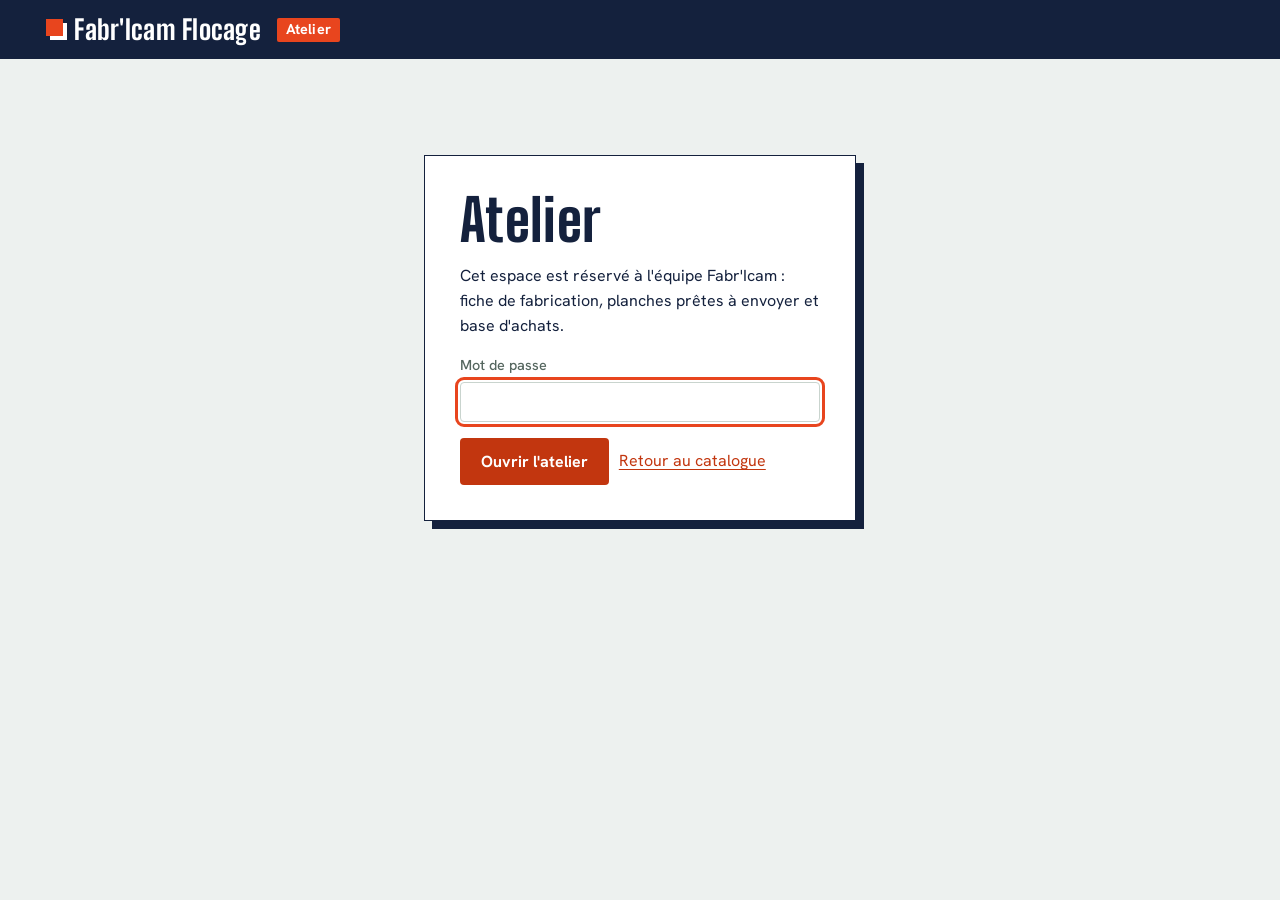
==== atelier.html @ 2eb4c82b "Version 3.3.0 : page atelier (fiche de fabrication, planches PNG, base d'achats) Nouvelle page ateli" ====
<!doctype html>
<html lang="fr">
<head>
  <meta charset="utf-8">
  <meta name="viewport" content="width=device-width, initial-scale=1">
  <title>Atelier – Fabr'Icam Flocage</title>
  <meta name="robots" content="noindex, nofollow">
  <meta name="description" content="Espace atelier de Fabr'Icam : fiche de fabrication, planches prêtes à envoyer, base d'achats.">
  <link rel="preconnect" href="https://fonts.googleapis.com">
  <link rel="preconnect" href="https://fonts.gstatic.com" crossorigin>
  <link rel="stylesheet" href="https://fonts.googleapis.com/css2?family=Big+Shoulders+Display:wght@400;700;800&family=Hanken+Grotesk:wght@400;500;600;700&family=Bebas+Neue&family=Anton&family=Oswald:wght@400;600&family=Teko:wght@500&family=Staatliches&family=Russo+One&family=Black+Ops+One&family=Archivo+Black&family=Alfa+Slab+One&family=Bungee&family=Righteous&family=Montserrat:wght@700&family=Permanent+Marker&family=Pacifico&family=Lobster&family=Press+Start+2P&display=swap">
  <link rel="stylesheet" href="css/style.css">
  <link rel="stylesheet" href="css/atelier.css">
</head>
<body class="at">
  <a class="skip" href="#app">Aller au contenu</a>

  <header class="site-header at-header">
    <a class="brand" href="atelier.html"><span class="mark" aria-hidden="true"></span><span id="brand-name">Fabr'Icam Flocage</span><span class="at-badge">Atelier</span></a>
    <div class="at-tools" id="at-tools" hidden>
      <a class="btn btn-quiet" href="index.html">Site client</a>
      <button type="button" class="btn btn-quiet" id="at-lock">Verrouiller</button>
    </div>
  </header>
  <nav class="at-rail" id="at-nav" aria-label="Sections de l'atelier" hidden></nav>

  <main id="app" tabindex="-1"></main>

  <div id="toast" class="toast" role="status" aria-live="polite"></div>
  <noscript><p style="padding:2rem">Cette page a besoin de JavaScript pour fonctionner.</p></noscript>

  <script>window.ATELIER_PAGE = true;</script>
  <script src="js/prix.js"></script>
  <script src="js/data.js"></script>
  <script src="js/engine.js"></script>
  <script src="js/preview.js"></script>
  <script src="js/fichiers.js"></script>
  <script src="js/app.js"></script>
  <script src="js/atelier.js"></script>
  <script src="js/atelier-impression.js"></script>
</body>
</html>
---- css/style.css ----
/* Fabr'Icam Flocage
   Palette : film DTF (fond), encre bleu nuit, rouge de la presse chaude, vert du tapis de coupe. */
:root {
  --film: #edf1ef;
  --paper: #ffffff;
  --ink: #14213d;
  --muted: #55665f;
  --line: #c9d4ce;
  --grid: #c4d0ca;
  --heat: #e8451e;
  --heat-strong: #c2360f;
  --mat: #1f6b57;
  --warn-bg: #fff3e0;
  --warn-ink: #6b4200;
  --warn-bar: #d98e04;
  --err-bg: #fdecea;
  --err-ink: #7f1d1d;
  --err-bar: #c62828;
  --display: "Big Shoulders Display", "Arial Narrow", Impact, sans-serif;
  --body: "Hanken Grotesk", system-ui, -apple-system, "Segoe UI", sans-serif;
  --r: 4px;
}

*, *::before, *::after { box-sizing: border-box; }
[hidden] { display: none !important; }
html { -webkit-text-size-adjust: 100%; }
body {
  margin: 0; background: var(--film); color: var(--ink);
  font: 400 1rem/1.55 var(--body);
  accent-color: var(--heat-strong);
}
img, svg { max-width: 100%; }
a { color: var(--heat-strong); text-underline-offset: .18em; }
a:hover { color: var(--ink); }
:focus-visible { outline: 3px solid var(--heat); outline-offset: 2px; border-radius: 2px; }
.sr { position: absolute; width: 1px; height: 1px; overflow: hidden; clip: rect(0 0 0 0); white-space: nowrap; }
.skip { position: absolute; left: .5rem; top: -4rem; background: var(--ink); color: #fff; padding: .6rem 1rem; z-index: 50; }
.skip:focus { top: .5rem; }
.muted { color: var(--muted); }

h1, h2, h3, h4 { font-family: var(--display); font-weight: 800; line-height: .98; margin: 0; letter-spacing: .005em; }
h1 { font-size: clamp(3rem, 7.2vw, 5.6rem); }
h2 { font-size: clamp(1.9rem, 3.2vw, 2.5rem); }
h3 { font-size: 2.1rem; }
h4 { font-size: 1.25rem; font-weight: 700; }
p { margin: 0 0 1rem; }

/* ---------- bandeau du haut ---------- */
.top-note { background: var(--ink); color: #fff; padding: .6rem clamp(1rem, 4vw, 3rem); text-align: center; font-size: .95rem; }
.top-note p { margin: 0; }
.top-note a { color: #fff; font-weight: 700; white-space: nowrap; }
.top-note a:hover { color: #ffd2c5; }

/* ---------- en-tête / pied ---------- */
.site-header { display: flex; align-items: center; justify-content: space-between; gap: 1rem; padding: 1rem clamp(1rem, 4vw, 3rem); border-bottom: 1px solid var(--line); background: var(--paper); }
.brand { display: inline-flex; align-items: center; gap: .6rem; text-decoration: none; color: var(--ink); font: 800 1.7rem/1 var(--display); letter-spacing: .01em; }
.brand .mark { width: 1.05rem; height: 1.05rem; background: var(--heat); display: inline-block; box-shadow: 4px 4px 0 var(--ink); transform: translate(-2px, -2px); }
.nav { display: flex; gap: .4rem; }
.nav a { text-decoration: none; color: var(--ink); padding: .45rem .8rem; border-radius: var(--r); font-weight: 600; }
.nav a:hover { background: var(--film); }
.nav a.on { background: var(--ink); color: #fff; }

main { display: block; padding: 0 clamp(1rem, 4vw, 3rem) 4rem; max-width: 1280px; margin: 0 auto; outline: none; }
.site-footer { border-top: 1px solid var(--line); background: var(--paper); padding: 1.5rem clamp(1rem, 4vw, 3rem); display: flex; flex-wrap: wrap; justify-content: space-between; gap: .5rem 2rem; color: var(--muted); font-size: .92rem; }
.site-footer p { margin: 0; }

/* ---------- boutons et champs ---------- */
.btn { display: inline-block; font: 700 1rem/1.2 var(--body); padding: .8rem 1.25rem; border-radius: var(--r); border: 1px solid transparent; cursor: pointer; text-decoration: none; text-align: center; }
.btn-primary { background: var(--heat-strong); color: #fff; }
.btn-primary:hover { background: var(--ink); color: #fff; }
.btn-quiet { background: var(--paper); color: var(--ink); border-color: var(--line); padding: .6rem .95rem; font-weight: 600; }
.btn-quiet:hover { border-color: var(--ink); color: var(--ink); }
.linkbtn { background: none; border: 0; padding: 0; font: inherit; color: var(--heat-strong); text-decoration: underline; cursor: pointer; text-underline-offset: .18em; }
.linkbtn:hover { color: var(--ink); }
.ico { width: 2rem; height: 2rem; border: 1px solid var(--line); background: var(--paper); border-radius: var(--r); font: 700 1.1rem/1 var(--body); cursor: pointer; color: var(--ink); }
.ico:hover { border-color: var(--ink); }
.filebtn { display: inline-block; position: relative; overflow: hidden; background: var(--paper); border: 1px solid var(--ink); border-radius: var(--r); padding: .55rem .9rem; font-weight: 600; cursor: pointer; }
.filebtn:hover { background: var(--ink); color: #fff; }
.filebtn input { position: absolute; inset: 0; opacity: 0; cursor: pointer; font-size: 0; }
.filebtn:focus-within { outline: 3px solid var(--heat); outline-offset: 2px; }

input[type="text"], input[type="email"], input[type="tel"], input[type="date"], input[type="number"], select, textarea {
  font: 400 1rem/1.3 var(--body); color: var(--ink); background: var(--paper);
  border: 1px solid var(--line); border-radius: var(--r); padding: .55rem .65rem; width: 100%; min-width: 0;
}
input[type="color"] { width: 3rem; height: 2.4rem; padding: 2px; border: 1px solid var(--line); border-radius: var(--r); background: var(--paper); cursor: pointer; }
textarea { resize: vertical; }
select { cursor: pointer; }
label { display: grid; gap: .3rem; font-size: .9rem; color: var(--muted); font-weight: 500; }
label.chk, label.radio { display: flex; align-items: flex-start; gap: .55rem; color: var(--ink); font-size: 1rem; font-weight: 500; cursor: pointer; }
label.chk input, label.radio input { margin-top: .28rem; width: 1.05rem; height: 1.05rem; flex: none; }
.hint { font-size: .9rem; color: var(--muted); margin: .5rem 0 0; }
.toolbar { display: flex; flex-wrap: wrap; gap: .6rem; align-items: center; margin-top: 1rem; }

/* ---------- vitrine ---------- */
.hero { display: grid; grid-template-columns: minmax(0, 1fr) minmax(0, 1.15fr); gap: clamp(1.5rem, 4vw, 4rem); align-items: center; padding: clamp(2rem, 6vw, 4.5rem) 0 clamp(2.5rem, 5vw, 4rem); }
.hero-text .lead { font-size: 1.2rem; max-width: 34rem; margin: 1.4rem 0 1.8rem; }
.hero-art { display: grid; grid-template-columns: 1fr 1fr; gap: 0; border: 1px solid var(--ink); background: var(--paper); box-shadow: 8px 8px 0 var(--ink); }
.hero-art .tile + .tile { border-left: 1px solid var(--ink); }
.hero-art svg { display: block; width: 100%; height: auto; }

.block { padding: clamp(2rem, 4vw, 3.5rem) 0 0; }
.block > h2 { margin-bottom: 1.5rem; }

.catalogue { display: grid; grid-template-columns: repeat(2, minmax(0, 1fr)); gap: clamp(1rem, 2vw, 1.6rem); }
.produit { display: flex; flex-direction: column; gap: 1.1rem; background: var(--paper); border: 1px solid var(--line); border-radius: 6px; padding: clamp(1rem, 2vw, 1.5rem); }
/* filtres du catalogue */
.filtres { display: flex; flex-wrap: wrap; gap: .6rem 2rem; margin: 0 0 .6rem; }
.f-group { display: flex; flex-wrap: wrap; align-items: center; gap: .4rem; }
.f-label { font-weight: 700; margin-right: .2rem; }
.chip { font: 600 .95rem/1 var(--body); padding: .5rem .85rem; border: 1px solid var(--ink); border-radius: var(--r); background: var(--paper); color: var(--ink); cursor: pointer; }
.chip:hover { background: var(--film); }
.chip[aria-pressed="true"] { background: var(--ink); color: #fff; }
.f-count { color: var(--muted); margin: 0 0 1.2rem; min-height: 1.55em; }
.tags { list-style: none; display: flex; flex-wrap: wrap; gap: .3rem; margin: 0 0 .6rem; padding: 0; }
.tags li { font-size: .82rem; line-height: 1; padding: .3rem .5rem; border: 1px solid var(--line); border-radius: 2px; color: var(--muted); background: var(--film); }
.tags li.mp { color: var(--warn-ink); background: var(--warn-bg); border-color: var(--warn-bar); font-weight: 600; }
.note-vendeur { border-left: 3px solid var(--warn-bar); padding-left: .7rem; color: var(--warn-ink); }
.p-photo { position: relative; background: #f7f9f8; border: 1px solid var(--line); border-radius: var(--r); display: grid; place-items: center; min-height: 230px; overflow: hidden; }
.p-photo.duo { grid-template-columns: 1fr 1fr; align-items: center; }
.p-photo .cell { position: relative; display: grid; place-items: center; min-width: 0; }
.p-photo.duo .cell + .cell { border-left: 1px solid var(--line); }
.p-photo.duo[data-n="3"] { grid-template-columns: repeat(3, 1fr); }
.p-photo.duo[data-n="4"] .cell:nth-child(n+3) { border-top: 1px solid var(--line); }
.p-photo.duo[data-n="4"] .cell:nth-child(3) { border-left: 0; }
.p-media { min-width: 0; }
.p-thumbs { display: flex; flex-wrap: wrap; gap: .35rem; margin-top: .5rem; }
.p-thumbs button { width: 46px; height: 46px; padding: 0; border: 1px solid var(--line); border-radius: var(--r); background: #f7f9f8; cursor: pointer; overflow: hidden; }
.p-thumbs button[aria-pressed="true"] { border-color: var(--ink); box-shadow: inset 0 0 0 1px var(--ink); }
.p-thumbs img { width: 100%; height: 100%; object-fit: cover; display: block; }
.p-info { display: flex; flex-direction: column; flex: 1; }
.p-info .btn { margin-top: auto; align-self: flex-start; }
.p-info .note { margin-bottom: 1.1rem; }
.p-photo img { width: 100%; height: 100%; max-height: 300px; object-fit: contain; display: block; cursor: zoom-in; }
.p-zoom { position: absolute; top: .5rem; right: .5rem; width: 38px; height: 38px; display: grid; place-items: center; padding: 0; border: 1px solid var(--ink); border-radius: var(--r); background: var(--paper); color: var(--ink); cursor: pointer; }
.p-zoom:hover { background: var(--ink); color: #fff; }
.p-photo svg { width: 100%; height: auto; display: block; }
.p-meta { color: var(--muted); margin: .4rem 0 .8rem; }
.swatches { list-style: none; display: flex; flex-wrap: wrap; gap: .3rem 1.1rem; margin: 0 0 .5rem; padding: 0; }
.swatches li { display: inline-flex; align-items: center; gap: .45rem; flex-wrap: wrap; }
.sw { width: .95rem; height: .95rem; border-radius: 50%; border: 1px solid rgba(20, 33, 61, .35); display: inline-block; flex: none; }
.p-info h4 { margin: 1.2rem 0 .5rem; }
.prices { display: grid; grid-template-columns: repeat(5, minmax(0, 1fr)); margin: 0; border: 1px solid var(--ink); border-radius: var(--r); overflow: hidden; }
.pc { padding: .7rem .6rem .75rem; border-left: 1px solid var(--line); }
.pc:first-child { border-left: 0; }
.pc dt { font-size: .85rem; color: var(--muted); }
.pc dd { margin: .1rem 0 0; font: 800 clamp(1.3rem, 1.9vw, 1.7rem)/1 var(--display); font-variant-numeric: tabular-nums; white-space: nowrap; }
.note { font-size: .9rem; color: var(--muted); margin: .8rem 0 1.2rem; max-width: 36rem; }

.seq { list-style: none; counter-reset: s; display: grid; grid-template-columns: repeat(4, 1fr); gap: 1.5rem; padding: 0; margin: 0; }
.seq li { counter-increment: s; border-top: 3px solid var(--ink); padding-top: .8rem; }
.seq li::before { content: counter(s); display: block; font: 800 3rem/1 var(--display); color: var(--heat); margin-bottom: .3rem; }
.seq b { display: block; font-size: 1.05rem; }
.facts dl { display: grid; grid-template-columns: repeat(3, 1fr); gap: 1.5rem; margin: 0; }
.facts dt { font: 800 1.5rem/1 var(--display); margin-bottom: .4rem; }
.facts dd { margin: 0; color: var(--muted); }

/* ---------- configurateur ---------- */
.cfg-head { padding: 1.6rem 0 1.2rem; display: flex; flex-wrap: wrap; align-items: baseline; gap: .6rem 1.5rem; }
.cfg-head h1 { font-size: clamp(2.2rem, 4.5vw, 3.2rem); }
.back { font-weight: 600; }
.cfg-grid { display: grid; grid-template-columns: minmax(0, 1fr) minmax(340px, 440px); gap: clamp(1.5rem, 3vw, 3rem); align-items: start; }
.step { border-top: 3px solid var(--ink); padding: 1rem 0 2.2rem; }
.step h2 { display: flex; align-items: center; gap: .7rem; margin-bottom: 1.2rem; }
.step .n { display: inline-grid; place-items: center; width: 2.4rem; height: 2.4rem; background: var(--heat-strong); color: #fff; font: 800 1.5rem/1 var(--display); border-radius: 50%; }

.tablewrap { overflow-x: auto; border: 1px solid var(--line); border-radius: var(--r); background: var(--paper); }
.pieces { width: 100%; border-collapse: collapse; font-size: .95rem; }
.pieces th { text-align: left; font-weight: 600; font-size: .85rem; color: var(--muted); padding: .5rem .5rem; border-bottom: 1px solid var(--line); white-space: nowrap; }
.pieces td { padding: .35rem .5rem; border-bottom: 1px solid #e6ece9; vertical-align: middle; }
.pieces tr:last-child td { border-bottom: 0; }
.pieces .idx { width: 2rem; text-align: center; color: var(--muted); font-variant-numeric: tabular-nums; }
.pieces .col-prenom, .pieces .col-numero { display: none; }
.pieces.has-prenom .col-prenom, .pieces.has-numero .col-numero { display: table-cell; }
.pieces .col-couleur { white-space: nowrap; }
.pieces .col-couleur .sw { margin-right: .45rem; vertical-align: middle; }
.pieces .col-couleur select { width: calc(100% - 1.6rem); }
.pieces .col-numero input { width: 4.5rem; }
.pieces .act { white-space: nowrap; text-align: right; }
.pieces .act .ico + .ico { margin-left: .3rem; }
.addn { display: inline-flex; align-items: center; gap: .4rem; }
.addn input { width: 4.2rem; }
.pastebox { margin-top: 1rem; display: grid; gap: .6rem; max-width: 36rem; }

.emp { border: 1px solid var(--line); border-radius: 6px; background: var(--paper); margin: 0 0 .8rem; padding: .8rem 1rem; min-inline-size: 0; }
.emp.on { border-color: var(--ink); border-left: 5px solid var(--heat); }
.emp-head { display: flex; align-items: center; gap: .7rem; cursor: pointer; }
.emp-head input { width: 1.2rem; height: 1.2rem; }
.emp-name { font: 800 1.45rem/1 var(--display); color: var(--ink); }
.emp-body { display: grid; gap: 1.1rem; margin-top: 1rem; padding-top: 1rem; border-top: 1px solid var(--line); }
.grp { display: grid; gap: .7rem; }
.up { display: flex; flex-wrap: wrap; align-items: center; gap: .6rem .9rem; }
.fname { font-size: .9rem; word-break: break-all; }
.row2 { display: grid; grid-template-columns: 1fr 1fr; gap: .8rem; align-items: end; }
.txt { display: grid; gap: .6rem; }
.txt-opts { display: grid; grid-template-columns: minmax(0, 1.4fr) minmax(0, 1fr) auto; gap: .7rem; align-items: end; padding: .2rem 0 .3rem 1.6rem; }
.unit { display: flex; align-items: center; gap: .4rem; color: var(--ink); }
.unit input { width: 5rem; }

.radio { padding: .6rem .8rem; border: 1px solid var(--line); border-radius: var(--r); background: var(--paper); margin-bottom: .6rem; }
.radio:has(input:checked) { border-color: var(--ink); }
.radio.off { opacity: .55; cursor: not-allowed; }
.radio b { display: block; }
.radio span { font-size: .95rem; color: var(--muted); }
.radio b { color: var(--ink); }

.form2 { display: grid; grid-template-columns: 1fr 1fr; gap: .9rem; margin-bottom: .9rem; }
.send { list-style: none; margin: 1.3rem 0 .8rem; padding: 0; display: grid; gap: .9rem; }
.send li { display: flex; flex-wrap: wrap; align-items: center; gap: .5rem .9rem; }
.send .hint { margin: 0; }
.issues { margin-top: .8rem; }

.warn, .err { list-style: none; margin: .8rem 0 0; padding: .7rem .9rem; border-radius: var(--r); font-size: .92rem; border-left: 4px solid var(--warn-bar); background: var(--warn-bg); color: var(--warn-ink); }
.err { border-left-color: var(--err-bar); background: var(--err-bg); color: var(--err-ink); }
.warn li + li, .err li + li { margin-top: .35rem; }

/* ---------- panneau de droite ---------- */
.cfg-side { position: sticky; top: 1rem; display: grid; gap: 1rem; }
.pv-card { background: var(--paper); border: 1px solid var(--ink); border-radius: var(--r); overflow: hidden; }
.pv-bar { display: flex; flex-wrap: wrap; justify-content: space-between; align-items: center; gap: .6rem; padding: .6rem .8rem; border-bottom: 1px solid var(--line); }
.seg { display: inline-flex; border: 1px solid var(--ink); border-radius: var(--r); overflow: hidden; }
.seg button { font: 600 .95rem/1 var(--body); padding: .5rem .9rem; border: 0; background: var(--paper); color: var(--ink); cursor: pointer; }
.seg button + button { border-left: 1px solid var(--ink); }
.seg button[aria-pressed="true"] { background: var(--ink); color: #fff; }
.pv-piece { display: flex; align-items: center; gap: .5rem; font-size: .9rem; }
.pv-piece select { width: auto; max-width: 14rem; padding: .4rem .5rem; }
#pv svg { display: block; width: 100%; height: auto; }
/* aperçu sur photo : le calque transparent se superpose à la photo carrée */
.pv-photo { position: relative; aspect-ratio: 1 / 1; background: #f7f9f8; }
.pv-photo img { display: block; width: 100%; height: 100%; object-fit: cover; }
#pv .pv-photo svg { position: absolute; inset: 0; width: 100%; height: 100%; }
.pv-note { margin: 0; padding: .6rem .8rem; border-top: 1px solid var(--line); font-size: .88rem; color: var(--muted); }
.pv-bar { row-gap: .5rem; }
.seg button.is-off { opacity: .55; }

.total { background: var(--ink); color: #fff; border-radius: var(--r); padding: 1.1rem 1.3rem 1.2rem; }
.t-main { display: flex; align-items: baseline; flex-wrap: wrap; gap: .3rem .9rem; }
.t-big { font: 800 clamp(3.2rem, 6vw, 4.6rem)/.9 var(--display); font-variant-numeric: tabular-nums; }
.t-unit { color: #cdd6e4; }
.t-sub { margin: .7rem 0 .3rem; font-size: 1.1rem; }
.t-note { margin: 0; font-size: .85rem; color: #aab6cc; }
.total .empty { margin: 0; color: #cdd6e4; }
.total .warn { background: #fff3e0; margin-top: .9rem; }

.toast { position: fixed; left: 50%; bottom: 1.2rem; transform: translateX(-50%); background: var(--ink); color: #fff; padding: .75rem 1.1rem; border-radius: var(--r); max-width: min(92vw, 34rem); font-size: .95rem; opacity: 0; pointer-events: none; transition: opacity .2s; z-index: 40; }
.toast.on { opacity: 1; }

/* ---------- petits écrans ---------- */
@media (max-width: 960px) {
  .hero { grid-template-columns: 1fr; }
  .catalogue { grid-template-columns: 1fr; }
  .cfg-grid { grid-template-columns: 1fr; }
  .cfg-side { position: static; order: -1; }
  .seq { grid-template-columns: 1fr 1fr; }
  .facts dl { grid-template-columns: 1fr; }
}
@media (max-width: 560px) {
  .prices { grid-template-columns: repeat(2, 1fr); }
  .pc:nth-child(odd) { border-left: 0; }
  .pc:nth-child(n+3) { border-top: 1px solid var(--line); }
  .form2, .row2 { grid-template-columns: 1fr; }
  .txt-opts { grid-template-columns: 1fr 1fr; padding-left: 0; }
  .seq { grid-template-columns: 1fr; }
  .site-header { flex-wrap: wrap; }
  .lb-stage { grid-template-columns: 1fr 1fr; }
  .lb-fig { grid-column: 1 / -1; order: -1; }
  .lb-nav[data-lb="next"] { justify-self: end; }
}
@media (prefers-reduced-motion: reduce) {
  * { scroll-behavior: auto !important; transition: none !important; }
}
@media print {
  .top-note, .filtres, .f-count, .p-zoom, .lightbox, .site-header, .site-footer, .cfg-head, .toast, .skip { display: none !important; }
  body { background: #fff; }
}

/* ---------- pack, total par produit, divers ---------- */
.pk { display: inline-block; font-size: .72rem; font-weight: 700; line-height: 1; padding: .22rem .4rem; border-radius: 3px; background: var(--mat); color: #fff; margin-right: .35rem; vertical-align: .1em; }
.pieces tr.inpack td { background: #f1f7f4; }
.pieces tr.inpack .idx { box-shadow: inset 3px 0 0 var(--mat); }
.pieces .col-modele { white-space: nowrap; }
.toolbar select { max-width: 15rem; }
.emp-for { margin: .1rem 0 .4rem; }
.t-lines { list-style: none; margin: .8rem 0 .5rem; padding: 0; }
.t-lines li { display: flex; justify-content: space-between; gap: 1rem; padding: .3rem 0; border-top: 1px solid rgba(255, 255, 255, .18); font-size: 1.02rem; font-variant-numeric: tabular-nums; }
.t-lines li:first-child { border-top: 0; }
.t-lines .rem { color: #9fe3cc; }
.seg button:disabled { opacity: .4; cursor: not-allowed; }

/* ---------- visionneuse de photos ---------- */
.lightbox { padding: 0; border: 1px solid var(--ink); border-radius: var(--r); background: var(--paper); color: var(--ink); width: min(96vw, 860px); max-height: 96vh; overflow: auto; }
.lightbox::backdrop { background: rgba(20, 33, 61, .75); }
.lb-top { display: flex; align-items: center; gap: .8rem; padding: .5rem .5rem .5rem .9rem; border-bottom: 1px solid var(--line); }
.lb-title { margin: 0; flex: 1; min-width: 0; font-weight: 700; }
.lb-count { margin: 0; color: var(--muted); font-variant-numeric: tabular-nums; }
.lb-close, .lb-nav { font: 400 1.9rem/1 var(--body); width: 42px; height: 42px; display: grid; place-items: center; padding: 0 0 .15rem; border: 1px solid var(--ink); border-radius: var(--r); background: var(--paper); color: var(--ink); cursor: pointer; }
.lb-close:hover, .lb-nav:hover { background: var(--ink); color: #fff; }
.lb-stage { display: grid; grid-template-columns: auto minmax(0, 1fr) auto; align-items: center; gap: .5rem; padding: .7rem; }
.lb-fig { margin: 0; display: grid; place-items: center; min-height: 40vh; background: #f7f9f8; }
.lb-fig img { display: block; max-width: 100%; max-height: min(78vh, 760px); width: auto; height: auto; object-fit: contain; }
.lb-err { margin: 0; padding: 1rem; color: var(--muted); text-align: center; }
.pv-card svg { display: block; }

/* ---------- tableau des pièces : colonnes lisibles, défilement horizontal si l'écran est étroit ---------- */
.cfg-main, .cfg-side { min-width: 0; }
.pieces select { min-width: 4.2rem; }
.pieces .col-modele select { min-width: 7rem; }
.pieces .col-couleur select { min-width: 5.8rem; }
.pieces .col-prenom input { width: 100%; min-width: 6.5rem; }
---- css/atelier.css ----
/* Atelier Fabr'Icam : même palette et mêmes polices que le site client (css/style.css), mise en page pensée pour l'écran de l'atelier et l'impression. */

.at main { max-width: 1480px; }
.at input[type="search"], .at input[type="password"] {
  font: 400 1rem/1.3 var(--body); color: var(--ink); background: var(--paper);
  border: 1px solid var(--line); border-radius: var(--r); padding: .55rem .65rem; width: 100%; min-width: 0;
}

/* ---------- en-tête et onglets ---------- */
.at-header { background: var(--ink); border-bottom: 0; }
.at-header .brand { color: #fff; }
.at-header .brand .mark { box-shadow: 4px 4px 0 #fff; }
.at-badge { margin-left: .4rem; background: var(--heat); color: #fff; font: 700 .9rem/1 var(--body); padding: .3rem .55rem; border-radius: 2px; letter-spacing: .01em; }
.at-tools { display: flex; gap: .5rem; flex-wrap: wrap; }
.at-rail { position: sticky; top: 0; z-index: 20; display: flex; gap: .2rem; overflow-x: auto; background: var(--paper); border-bottom: 1px solid var(--ink); padding: 0 clamp(1rem, 4vw, 3rem); }
.at-rail a { flex: none; padding: .95rem 1.1rem .8rem; color: var(--ink); text-decoration: none; font-weight: 700; border-bottom: 4px solid transparent; }
.at-rail a:hover { background: var(--film); }
.at-rail a.on { border-bottom-color: var(--heat); }
.cnt { display: inline-block; min-width: 1.5rem; text-align: center; margin-left: .25rem; padding: .1rem .4rem; border-radius: 99px; background: var(--ink); color: #fff; font-size: .8rem; font-variant-numeric: tabular-nums; }

/* ---------- porte ---------- */
.gate { min-height: 62vh; display: grid; place-items: center; padding: 3rem 0; }
.gate-card { width: min(100%, 27rem); background: var(--paper); border: 1px solid var(--ink); box-shadow: 8px 8px 0 var(--ink); padding: clamp(1.4rem, 4vw, 2.2rem); display: grid; gap: 1rem; }
.gate-card h1 { font-size: 3.6rem; }
.gate-card p { margin: 0; }
.gate-err { color: var(--err-ink); background: var(--err-bg); border-left: 4px solid var(--err-bar); padding: .5rem .7rem; border-radius: var(--r); }
.gate-card .toolbar { margin: 0; }

/* ---------- vues vides, dépôt du fichier ---------- */
.at-empty { padding: clamp(2rem, 6vw, 4rem) 0; max-width: 38rem; }
.at-empty h1 { font-size: clamp(2.4rem, 5vw, 3.6rem); margin-bottom: 1rem; }
.drop { margin: 1.6rem 0 1.6rem; padding: clamp(1.4rem, 4vw, 2.6rem); border: 2px dashed var(--ink); border-radius: 6px; background: var(--paper); }
.drop h1 { font-size: clamp(2.4rem, 5vw, 3.8rem); margin-bottom: .8rem; }
.drop p { max-width: 42rem; }
.filebtn.big { background: var(--heat-strong); border-color: var(--heat-strong); color: #fff; padding: .85rem 1.3rem; font-size: 1.05rem; }
.filebtn.big:hover { background: var(--ink); border-color: var(--ink); }
.lead-s { max-width: 44rem; color: var(--muted); }

/* ---------- en-tête de commande, chiffres, étapes ---------- */
.a-head { display: flex; flex-wrap: wrap; justify-content: space-between; gap: 1rem 2rem; padding: 1.6rem 0 1.2rem; }
.a-head h1 { font-size: clamp(2.4rem, 5vw, 3.8rem); margin-bottom: .4rem; }
.a-who, .a-date { margin: 0 0 .25rem; }
.a-head blockquote { margin: .6rem 0 0; padding-left: .9rem; border-left: 3px solid var(--heat); color: var(--muted); max-width: 44rem; }
.a-actions { display: flex; flex-wrap: wrap; gap: .6rem; align-items: flex-start; }
.late { color: var(--err-ink); font-weight: 700; }
.at-stats { display: grid; grid-template-columns: repeat(5, minmax(0, 1fr)); margin: 0 0 1.4rem; border: 1px solid var(--ink); border-radius: var(--r); background: var(--paper); overflow: hidden; }
.st { display: flex; flex-direction: column-reverse; justify-content: flex-end; padding: .8rem 1rem .9rem; border-left: 1px solid var(--line); }
.st:first-child { border-left: 0; }
.st dt { color: var(--muted); font-size: .92rem; }
.st dd { margin: 0; font: 800 clamp(2rem, 3.2vw, 2.8rem)/1 var(--display); font-variant-numeric: tabular-nums; }
.at-steps { list-style: none; counter-reset: s; display: grid; grid-template-columns: repeat(3, minmax(0, 1fr)); gap: 1rem; padding: 0; margin: 0 0 1.4rem; }
.at-steps li { counter-increment: s; position: relative; background: var(--paper); border: 1px solid var(--line); border-top: 3px solid var(--ink); border-radius: var(--r); padding: .8rem 1rem 1rem; }
.at-steps li::before { content: counter(s); display: block; font: 800 2.4rem/1 var(--display); color: var(--heat); margin-bottom: .2rem; }
.at-steps li a { color: inherit; text-decoration: none; display: block; }
.at-steps li a::after { content: ""; position: absolute; inset: 0; }
.at-steps li:has(a):hover { border-top-color: var(--heat); background: #fffaf8; }
.at-steps b { display: block; font-size: 1.1rem; }
.at-steps span { color: var(--muted); font-size: .95rem; }

.a-block { background: var(--paper); border: 1px solid var(--line); border-radius: 6px; padding: 1.2rem 1.4rem 1.4rem; margin-bottom: 1.2rem; }
.a-block h2 { font-size: 1.8rem; margin-bottom: .9rem; }
.a-block h3 { font-size: 1.35rem; margin: 1.2rem 0 .5rem; }
.h-row { display: flex; flex-wrap: wrap; align-items: center; justify-content: space-between; gap: .6rem 1.5rem; margin-bottom: .9rem; }
.h-row h1, .h-row h2 { margin: 0; }
.h-row h1 { font-size: clamp(2.2rem, 4vw, 3rem); }
.a-block .h-row h2 { margin: 0; }
.tbl { width: 100%; border-collapse: collapse; font-size: .95rem; }
.tbl th { text-align: left; font-size: .85rem; color: var(--muted); font-weight: 600; padding: .45rem .7rem; border-bottom: 1px solid var(--ink); white-space: nowrap; }
.tbl td { padding: .5rem .7rem; border-bottom: 1px solid #e6ece9; vertical-align: top; }
.tbl.achats td, .tbl.base-tbl td { vertical-align: middle; }
.tbl .num { text-align: right; font-variant-numeric: tabular-nums; }
.tbl tbody tr:last-child td { border-bottom: 0; }
.qty { font: 800 1.6rem/1 var(--display); font-variant-numeric: tabular-nums; }
.art { display: flex; gap: .7rem; align-items: center; min-width: 14rem; }
.thumb { flex: none; width: 56px; height: 56px; object-fit: contain; background: #f7f9f8; border: 1px solid var(--line); border-radius: 3px; display: inline-block; }
.tag { font-size: .8rem; background: var(--mat); color: #fff; padding: .05rem .4rem; border-radius: 3px; margin-left: .3rem; }
.tag.mp { background: var(--warn-bg); color: var(--warn-ink); border: 1px solid var(--warn-bar); margin-left: 0; font-weight: 600; }
.warn-line { color: var(--warn-ink); background: var(--warn-bg); padding: .6rem .8rem; border-left: 4px solid var(--warn-bar); border-radius: var(--r); margin: .9rem 0 0; font-size: .92rem; }
.ok-line { color: var(--mat); margin: .9rem 0 0; font-size: .92rem; font-weight: 600; }
.notes { margin: 0; padding-left: 1.2rem; }
.notes li + li { margin-top: .4rem; }
.empty { color: var(--muted); }
.sw { vertical-align: middle; margin-right: .4rem; }

/* ---------- diaporama des pièces ---------- */
.sl-bar { display: flex; flex-wrap: wrap; align-items: baseline; gap: .5rem 1.6rem; padding: 1.4rem 0 1.1rem; }
.sl-bar h1 { font-size: clamp(2.2rem, 4vw, 3rem); }
.sl-count { margin: 0; font-size: 1.15rem; }
.sl-count b { font: 800 2.4rem/1 var(--display); }
.sl-nav { margin-left: auto; display: flex; gap: .5rem; }
.sl-nav .btn { min-width: 8.5rem; }
.btn:disabled { opacity: .4; cursor: not-allowed; }
.slide { display: grid; grid-template-columns: minmax(0, 1.1fr) minmax(0, 1fr); gap: clamp(1rem, 2.5vw, 2.2rem); align-items: start; background: var(--paper); border: 1px solid var(--ink); box-shadow: 8px 8px 0 var(--ink); padding: clamp(.8rem, 2vw, 1.4rem); }
.sl-left { display: grid; gap: 1rem; align-content: start; min-width: 0; }
.sl-stage { display: grid; grid-auto-flow: column; grid-auto-columns: minmax(0, 1fr); gap: .8rem; touch-action: pan-y; }
.sl-fig { margin: 0; border: 1px solid var(--line); background: #f7f9f8; }
.sl-fig svg { display: block; width: 100%; height: auto; }
.sl-fig figcaption { padding: .35rem .6rem; border-top: 1px solid var(--line); font-weight: 600; font-size: .9rem; background: var(--paper); }
.sl-n { margin: 0; font-weight: 600; color: var(--muted); }
.sl-spec h2 { font-size: clamp(1.9rem, 3vw, 2.7rem); margin: .1rem 0 .5rem; }
.sl-line { margin: 0 0 .4rem; font-size: 1.1rem; }
.sl-pack { margin: .2rem 0 0; }
.pk { display: inline-block; font-size: .72rem; font-weight: 700; line-height: 1; padding: .22rem .4rem; border-radius: 3px; background: var(--mat); color: #fff; margin-right: .35rem; vertical-align: .1em; }
.sl-who { display: flex; align-items: baseline; flex-wrap: wrap; gap: .3rem 1.2rem; margin: .7rem 0 0; font: 800 clamp(2.8rem, 5vw, 4.4rem)/1 var(--display); letter-spacing: .01em; }
.sl-who .num { color: var(--heat-strong); }
.sl-tab { width: 100%; border-collapse: collapse; margin: 1rem 0; font-size: .95rem; }
.sl-tab th, .sl-tab td { text-align: left; padding: .5rem .6rem; border-bottom: 1px solid #e6ece9; vertical-align: top; }
.sl-tab thead th { font-size: .85rem; color: var(--muted); font-weight: 600; border-bottom: 1px solid var(--ink); }
.sl-tab tbody th { font-weight: 700; white-space: nowrap; }
.sl-tab td:last-child { white-space: nowrap; }
.mo { display: flex; align-items: center; gap: .55rem; padding: .15rem 0; }
.mini { flex: none; width: 36px; height: 36px; object-fit: contain; border: 1px solid var(--line); background: repeating-conic-gradient(#e8eeea 0% 25%, #fff 0% 50%) 50% / 10px 10px; }
.chip-c { flex: none; width: 1rem; height: 1rem; border-radius: 50%; border: 1px solid rgba(20, 33, 61, .45); }
.callout { border-left: 4px solid var(--mat); background: #eef6f2; padding: .7rem .9rem; margin: 1rem 0; border-radius: 0 var(--r) var(--r) 0; }
.callout p { margin: .25rem 0 0; font-size: .92rem; }
.art-card { display: flex; gap: .9rem; align-items: center; border: 1px solid var(--line); border-radius: var(--r); padding: .8rem; background: #f7f9f8; }
.art-card img { flex: none; width: 112px; height: 112px; object-fit: contain; background: #f7f9f8; border: 1px solid var(--line); border-radius: var(--r); }
.art-card p { margin: .2rem 0 0; font-size: .92rem; }
.sl-strip { position: relative; list-style: none; display: flex; gap: .4rem; overflow-x: auto; padding: 1.3rem .3rem .9rem; margin: 0; scroll-behavior: smooth; }
.sl-strip button { display: flex; align-items: center; gap: .4rem; font: 600 .9rem/1 var(--body); padding: .5rem .65rem; border: 1px solid var(--line); border-radius: var(--r); background: var(--paper); color: var(--ink); white-space: nowrap; cursor: pointer; }
.sl-strip button:hover { border-color: var(--ink); }
.sl-strip button.on { background: var(--ink); color: #fff; border-color: var(--ink); }
.sl-strip .n { font: 800 1.15rem/1 var(--display); min-width: 1.4rem; text-align: right; }
.sl-strip .sw { margin: 0; }
.sl-strip .w { max-width: 8rem; overflow: hidden; text-overflow: ellipsis; }

/* ---------- planches ---------- */
.pl, .base { padding-top: 1.4rem; }
.shc { display: grid; grid-template-columns: minmax(200px, 400px) minmax(0, 1fr); gap: clamp(1rem, 2.5vw, 2rem); background: var(--paper); border: 1px solid var(--ink); border-radius: 6px; padding: 1.2rem; margin: 0 0 1.2rem; }
.sheetscroll { border: 1px solid var(--line); border-radius: var(--r); background: repeating-conic-gradient(#e8eeea 0% 25%, #f8faf9 0% 50%) 50% / 18px 18px; padding: .6rem; display: grid; place-items: center; }
.sheet { display: block; width: 100%; height: auto; max-height: 560px; background: transparent; }
.shc-info h2 { font-size: clamp(1.9rem, 3vw, 2.6rem); }
.shc-fmt { margin: .2rem 0 .9rem; color: var(--muted); font-size: 1.05rem; }
.shc-dl { display: flex; flex-wrap: wrap; gap: .5rem 2rem; margin: 0 0 1.1rem; }
.shc-dl dt { font-size: .85rem; color: var(--muted); }
.shc-dl dd { margin: 0; font-weight: 700; }
.shc-act { display: flex; flex-wrap: wrap; gap: .6rem; margin-bottom: .6rem; }
.shc-err { margin: .4rem 0 .6rem; padding: .6rem .8rem; border-left: 4px solid var(--err-bar); background: var(--err-bg); color: var(--err-ink); border-radius: var(--r); }
.shc details { margin-top: .8rem; }
.shc summary { cursor: pointer; font-weight: 600; }
.imgs { display: grid; grid-template-columns: repeat(auto-fill, minmax(230px, 1fr)); gap: 1rem; }
.imgs figure { margin: 0; border: 1px solid var(--line); border-radius: var(--r); padding: .6rem; font-size: .9rem; }
.imgs img, .noimg { width: 100%; height: 160px; object-fit: contain; background: repeating-conic-gradient(#e8eeea 0% 25%, #fff 0% 50%) 50% / 16px 16px; display: block; margin-bottom: .5rem; }
.noimg { display: grid; place-items: center; color: var(--muted); }
.bad { color: var(--err-ink); font-weight: 600; }
.good { color: var(--mat); font-weight: 600; }
.fig-act { display: flex; flex-wrap: wrap; gap: .4rem; margin-top: .6rem; }
.fig-act .btn, .fig-act .filebtn { padding: .45rem .7rem; font-size: .9rem; }

/* ---------- base d'achats ---------- */
.b-h { margin: 1.6rem 0 .9rem; font-size: 2rem; }
.fours { display: grid; grid-template-columns: repeat(auto-fill, minmax(290px, 1fr)); gap: 1rem; }
.four { background: var(--paper); border: 1px solid var(--line); border-radius: 6px; padding: 1.1rem 1.2rem 1.2rem; }
.four h3 { font-size: 1.9rem; margin-bottom: .1rem; }
.four p { margin: .5rem 0; }
.mini-tbl { margin: .6rem 0; font-size: .9rem; }
.mini-tbl th, .mini-tbl td { padding: .3rem .5rem; }
.b-tools { display: flex; flex-wrap: wrap; align-items: flex-end; gap: 1rem 2rem; margin-bottom: .6rem; }
.b-search { flex: 1 1 18rem; max-width: 30rem; }
.f-group { display: flex; flex-wrap: wrap; align-items: center; gap: .4rem; }
.chip { font: 600 .95rem/1 var(--body); padding: .5rem .85rem; border: 1px solid var(--ink); border-radius: var(--r); background: var(--paper); color: var(--ink); cursor: pointer; }
.chip:hover { background: var(--film); }
.chip[aria-pressed="true"] { background: var(--ink); color: #fff; }
.f-count { color: var(--muted); margin: .4rem 0 .8rem; min-height: 1.55em; }
.cols { list-style: none; margin: 0; padding: 0; display: grid; gap: .25rem; }

/* ---------- fiche de fabrication ---------- */
.fiche-bar { display: flex; flex-wrap: wrap; align-items: center; gap: .6rem 1.5rem; padding: 1.4rem 0 1rem; }
.fiche-bar h1 { font-size: clamp(2.2rem, 4vw, 3rem); }
.fiche-bar .hint { margin: 0; flex-basis: 100%; }
.fiche { min-width: 0; background: #fff; color: #111; border: 1px solid var(--line); box-shadow: 0 2px 14px rgba(20, 33, 61, .12); padding: 12mm; max-width: 210mm; margin: 0 auto 2rem; font-size: 10.5pt; line-height: 1.4; }
.f-head { display: flex; justify-content: space-between; gap: 1.5rem; flex-wrap: wrap; border-bottom: 3px solid #111; padding-bottom: .7rem; }
.f-brand { margin: 0; color: #444; font-size: .9rem; }
.f-head h2 { font-size: 2.8rem; }
.f-head dl { display: grid; gap: .2rem; margin: 0; font-size: .9rem; max-width: 22rem; }
.f-head dt { display: inline; color: #444; }
.f-head dt::after { content: " : "; }
.f-head dd { display: inline; margin: 0; font-weight: 600; }
.f-tot { display: flex; flex-wrap: wrap; gap: .5rem 2.5rem; margin: 1rem 0; }
.f-tot > div { display: flex; flex-direction: column-reverse; }
.f-tot dt { color: #444; }
.f-tot dd { margin: 0; font: 800 3rem/1 var(--display); }
.f-msg { margin: .5rem 0; padding: .5rem .7rem; border-left: 4px solid #111; background: #f3f3f3; }
.f-sec { margin-top: 1.2rem; break-inside: avoid; }
.f-sec.long { break-inside: auto; }
.f-sec h3 { display: flex; align-items: center; gap: .55rem; font-size: 1.5rem; border-bottom: 1px solid #111; padding-bottom: .2rem; margin-bottom: .4rem; }
.f-n { display: inline-grid; place-items: center; width: 1.5rem; height: 1.5rem; background: #111; color: #fff; font: 800 1.05rem/1 var(--display); border-radius: 2px; }
.f-sec .tablewrap { border: 0; border-radius: 0; background: transparent; }
.f-tbl { font-size: .88rem; }
.f-tbl th { color: #444; border-bottom: 1px solid #111; padding: .25rem .4rem; }
.f-tbl td { padding: .3rem .4rem; border-bottom: 1px solid #ccc; vertical-align: middle; }
.f-tbl .big { font: 800 1.5rem/1 var(--display); }
.f-pieces td, .f-pieces th { padding-top: .35rem; padding-bottom: .35rem; }
.box { display: inline-block; width: 1.05em; height: 1.05em; border: 1.5px solid #111; border-radius: 2px; vertical-align: middle; }
.f-plans { display: grid; grid-template-columns: repeat(auto-fill, minmax(130px, 1fr)); gap: .9rem; margin-top: .9rem; }
.f-plans figure { margin: 0; text-align: center; font-size: .85rem; break-inside: avoid; }
.f-plans svg { display: block; width: 100%; height: auto; max-height: 230px; margin-bottom: .25rem; }
.f-key { font-size: .8rem; color: #444; margin: .8rem 0 0; }
.f-foot { display: grid; grid-template-columns: repeat(3, 1fr); gap: 2rem; margin-top: 2rem; break-inside: avoid; }
.f-foot .line { display: block; border-bottom: 1px solid #111; height: 2rem; }

/* ---------- petits écrans ---------- */
@media (max-width: 960px) {
  .slide, .shc { grid-template-columns: minmax(0, 1fr); }
  .at-stats { grid-template-columns: repeat(2, minmax(0, 1fr)); }
  .st:nth-child(odd) { border-left: 0; }
  .st:nth-child(n+3) { border-top: 1px solid var(--line); }
  .at-steps { grid-template-columns: 1fr; }
  .sl-nav { margin-left: 0; width: 100%; }
  .sl-nav .btn { flex: 1; }
}
@media (max-width: 560px) {
  .f-head, .f-tot { min-width: 0; }
  .f-tbl th, .f-tbl td { white-space: normal; }
  .sl-stage { grid-auto-flow: row; }
  .sl-tab thead { display: none; }
  .sl-tab, .sl-tab tbody, .sl-tab tr, .sl-tab th, .sl-tab td { display: block; }
  .sl-tab tr { padding: .5rem 0; border-bottom: 1px solid #e6ece9; }
  .sl-tab th, .sl-tab td { border: 0; padding: .15rem 0; }
  .sl-tab td:last-child { white-space: normal; }
  .art-card img { width: 84px; height: 84px; }
  .fiche { padding: 6mm; }
}

/* ---------- impression : seule la vue affichée sort, sans bandeaux ---------- */
@page { size: A4; margin: 12mm; }
@media print {
  .at-header, .at-rail, .no-print, .toast, .skip, .sl-nav, .sl-strip, .a-actions, .filebtn, .h-row .btn, .shc-act, .fig-act, .b-tools, .gate { display: none !important; }
  body.at { background: #fff; font-size: 10.5pt; }
  .at main { padding: 0; max-width: none; }
  .fiche { border: 0; box-shadow: none; padding: 0; max-width: none; margin: 0; }
  .a-block, .shc, .four, .slide { break-inside: avoid; box-shadow: none; border-color: #999; }
  tr { break-inside: avoid; }
  thead { display: table-header-group; }
  .tablewrap { overflow: visible; }
  a { color: inherit; text-decoration: none; }
  .sl-fig svg { max-height: 90mm; }
}
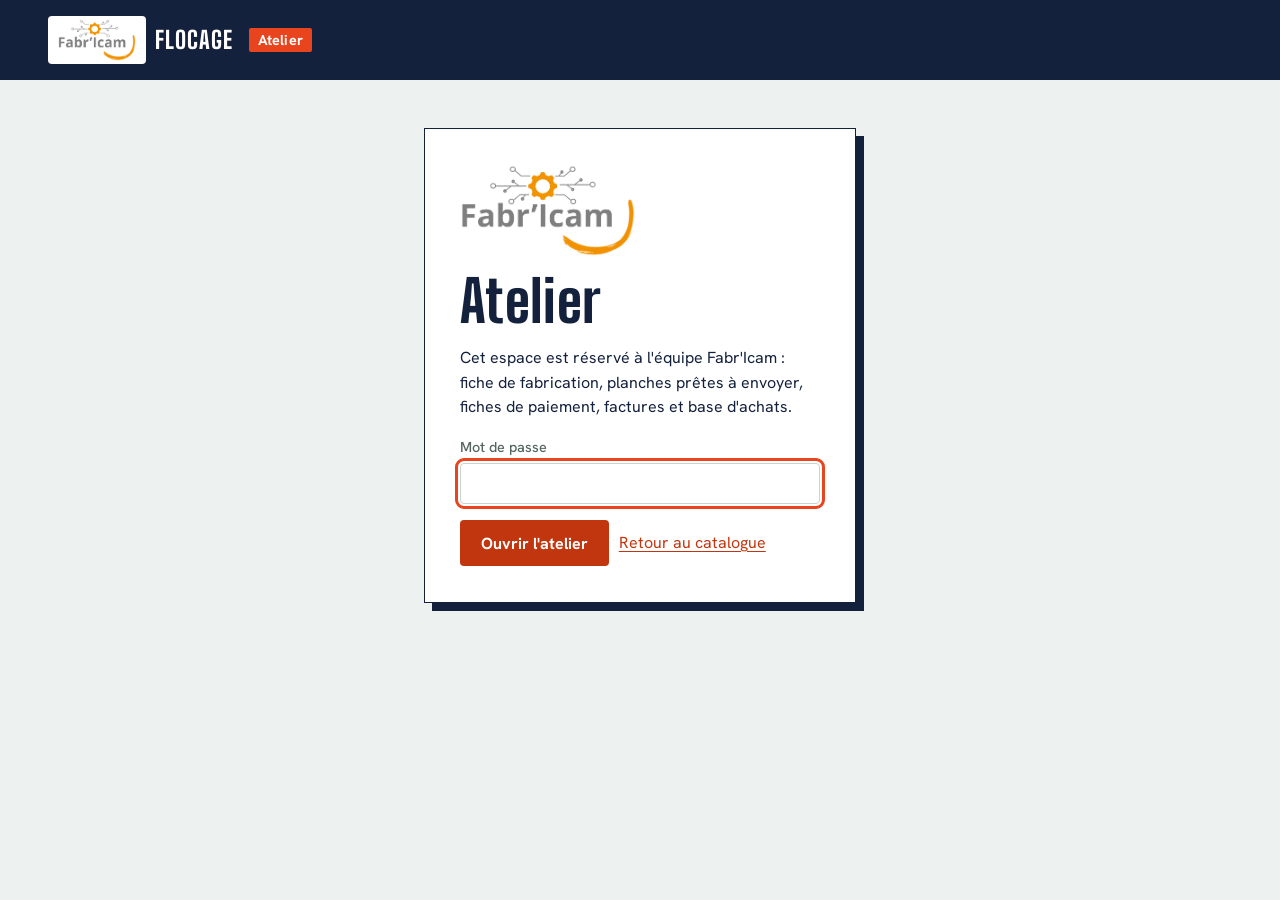
==== commit dcdc0d7f: "Version 5.1.0 : fiches de paiement et factures en PDF, logo Fabr'Icam partout Nouvel onglet « Paieme" ====
--- a/atelier.html
+++ b/atelier.html
@@ -5,7 +5,9 @@
   <meta name="viewport" content="width=device-width, initial-scale=1">
   <title>Atelier – Fabr'Icam Flocage</title>
   <meta name="robots" content="noindex, nofollow">
-  <meta name="description" content="Espace atelier de Fabr'Icam : fiche de fabrication, planches prêtes à envoyer, base d'achats.">
+  <meta name="description" content="Espace atelier de Fabr'Icam : fiche de fabrication, planches prêtes à envoyer, fiches de paiement et factures, base d'achats.">
+  <link rel="icon" type="image/png" sizes="32x32" href="img/icone-32.png">
+  <link rel="apple-touch-icon" href="img/icone-180.png">
   <link rel="preconnect" href="https://fonts.googleapis.com">
   <link rel="preconnect" href="https://fonts.gstatic.com" crossorigin>
   <link rel="stylesheet" href="https://fonts.googleapis.com/css2?family=Big+Shoulders+Display:wght@400;700;800&family=Hanken+Grotesk:wght@400;500;600;700&family=Bebas+Neue&family=Anton&family=Oswald:wght@400;600&family=Teko:wght@500&family=Staatliches&family=Russo+One&family=Black+Ops+One&family=Archivo+Black&family=Alfa+Slab+One&family=Bungee&family=Righteous&family=Montserrat:wght@700&family=Permanent+Marker&family=Pacifico&family=Lobster&family=Press+Start+2P&display=swap">
@@ -16,7 +18,7 @@
   <a class="skip" href="#app">Aller au contenu</a>
 
   <header class="site-header at-header">
-    <a class="brand" href="atelier.html"><span class="mark" aria-hidden="true"></span><span id="brand-name">Fabr'Icam Flocage</span><span class="at-badge">Atelier</span></a>
+    <a class="brand" href="atelier.html"><img class="brand-logo" src="img/logo-fabricam.png" alt="Fabr'Icam" width="782" height="414"><span id="brand-name">Fabr'Icam Flocage</span><span class="at-badge">Atelier</span></a>
     <div class="at-tools" id="at-tools" hidden>
       <a class="btn btn-quiet" href="index.html">Site client</a>
       <button type="button" class="btn btn-quiet" id="at-lock">Verrouiller</button>
@@ -35,8 +37,12 @@
   <script src="js/engine.js"></script>
   <script src="js/preview.js"></script>
   <script src="js/fichiers.js"></script>
+  <script src="js/pdf.js"></script>
+  <script src="js/facturation.js"></script>
+  <script src="js/logo-pdf.js"></script>
   <script src="js/app.js"></script>
   <script src="js/atelier.js"></script>
   <script src="js/atelier-impression.js"></script>
+  <script src="js/atelier-paiement.js"></script>
 </body>
 </html>
--- a/css/style.css
+++ b/css/style.css
@@ -139,6 +139,18 @@
 .swatches { list-style: none; display: flex; flex-wrap: wrap; gap: .3rem 1.1rem; margin: 0 0 .5rem; padding: 0; }
 .swatches li { display: inline-flex; align-items: center; gap: .45rem; flex-wrap: wrap; }
 .sw { width: .95rem; height: .95rem; border-radius: 50%; border: 1px solid rgba(20, 33, 61, .35); display: inline-block; flex: none; }
+/* couleur cliquable : la photo du catalogue change avec elle */
+.sw-btn { display: inline-flex; align-items: center; gap: .45rem; padding: .25rem .5rem .25rem .35rem; margin: 0 0 0 -.35rem; font: inherit; color: inherit; background: none; border: 1px solid transparent; border-radius: var(--r); cursor: pointer; text-align: left; }
+.sw-btn:hover { background: var(--film); }
+.sw-btn[aria-pressed="true"] { border-color: var(--ink); box-shadow: inset 0 0 0 1px var(--ink); font-weight: 600; }
+/* raccourcis vers Decathlon ou le vendeur */
+.p-liens { display: flex; flex-wrap: wrap; gap: .3rem 1.2rem; margin: 0 0 .7rem; font-size: .93rem; }
+.p-liens:empty { display: none; }
+.lien-ext { color: var(--ink); font-weight: 600; text-decoration: underline; text-underline-offset: 3px; }
+.lien-ext::after { content: " \2197"; text-decoration: none; display: inline-block; }
+.lien-ext:hover { color: var(--heat-strong); }
+.rupt-note { flex-basis: 100%; font-size: .88rem; color: var(--warn-ink); background: var(--warn-bg); border-left: 3px solid var(--warn-bar); padding: .3rem .6rem; border-radius: 2px; }
+.pv-lien { margin: 0; padding: .55rem .8rem .65rem; border-top: 1px solid var(--line); }
 .p-info h4 { margin: 1.2rem 0 .5rem; }
 .prices { display: grid; grid-template-columns: repeat(5, minmax(0, 1fr)); margin: 0; border: 1px solid var(--ink); border-radius: var(--r); overflow: hidden; }
 .pc { padding: .7rem .6rem .75rem; border-left: 1px solid var(--line); }
@@ -170,8 +182,10 @@
 .pieces td { padding: .35rem .5rem; border-bottom: 1px solid #e6ece9; vertical-align: middle; }
 .pieces tr:last-child td { border-bottom: 0; }
 .pieces .idx { width: 2rem; text-align: center; color: var(--muted); font-variant-numeric: tabular-nums; }
-.pieces .col-prenom, .pieces .col-numero { display: none; }
-.pieces.has-prenom .col-prenom, .pieces.has-numero .col-numero { display: table-cell; }
+.pieces .col-prenom, .pieces .col-numero, .pieces .col-matiere { display: none; }
+.pieces.has-prenom .col-prenom, .pieces.has-numero .col-numero, .pieces.has-matiere .col-matiere { display: table-cell; }
+.bloc-opt .hint { margin: .15rem 0 0 1.6rem; }
+.hint-matiere { display: none; }
 .pieces .col-couleur { white-space: nowrap; }
 .pieces .col-couleur .sw { margin-right: .45rem; vertical-align: middle; }
 .pieces .col-couleur select { width: calc(100% - 1.6rem); }
@@ -262,6 +276,7 @@
   .txt-opts { grid-template-columns: 1fr 1fr; padding-left: 0; }
   .seq { grid-template-columns: 1fr; }
   .site-header { flex-wrap: wrap; }
+  .hint-matiere { display: block; }
   .lb-stage { grid-template-columns: 1fr 1fr; }
   .lb-fig { grid-column: 1 / -1; order: -1; }
   .lb-nav[data-lb="next"] { justify-self: end; }
@@ -307,3 +322,10 @@
 .pieces .col-modele select { min-width: 7rem; }
 .pieces .col-couleur select { min-width: 5.8rem; }
 .pieces .col-prenom input { width: 100%; min-width: 6.5rem; }
+
+/* ---------- logo Fabr'Icam ---------- */
+.brand-logo { height: 3.1rem; width: auto; display: block; }
+.brand #brand-name { font-size: 1.5rem; letter-spacing: .04em; text-transform: uppercase; color: var(--muted); }
+.foot-brand { display: flex; align-items: center; gap: .8rem; }
+.foot-brand img { height: 2.4rem; width: auto; display: block; }
+@media (max-width: 560px) { .brand-logo { height: 2.5rem; } .brand #brand-name { font-size: 1.25rem; } }
--- a/css/atelier.css
+++ b/css/atelier.css
@@ -75,6 +75,8 @@
 .thumb { flex: none; width: 56px; height: 56px; object-fit: contain; background: #f7f9f8; border: 1px solid var(--line); border-radius: 3px; display: inline-block; }
 .tag { font-size: .8rem; background: var(--mat); color: #fff; padding: .05rem .4rem; border-radius: 3px; margin-left: .3rem; }
 .tag.mp { background: var(--warn-bg); color: var(--warn-ink); border: 1px solid var(--warn-bar); margin-left: 0; font-weight: 600; }
+.tag.rupt { background: var(--err-bg); color: var(--err-ink); border: 1px solid var(--err-bar); font-weight: 600; }
+.thumb-c { width: 30px; height: 30px; margin-right: .4rem; vertical-align: middle; }
 .warn-line { color: var(--warn-ink); background: var(--warn-bg); padding: .6rem .8rem; border-left: 4px solid var(--warn-bar); border-radius: var(--r); margin: .9rem 0 0; font-size: .92rem; }
 .ok-line { color: var(--mat); margin: .9rem 0 0; font-size: .92rem; font-weight: 600; }
 .notes { margin: 0; padding-left: 1.2rem; }
@@ -110,6 +112,8 @@
 .sl-tab td:last-child { white-space: nowrap; }
 .mo { display: flex; align-items: center; gap: .55rem; padding: .15rem 0; }
 .mini { flex: none; width: 36px; height: 36px; object-fit: contain; border: 1px solid var(--line); background: repeating-conic-gradient(#e8eeea 0% 25%, #fff 0% 50%) 50% / 10px 10px; }
+.mo-bloc { align-items: flex-start; }
+.bloc-liste { margin: .25rem 0 0; padding-left: 1.1rem; font-size: .92rem; }
 .chip-c { flex: none; width: 1rem; height: 1rem; border-radius: 50%; border: 1px solid rgba(20, 33, 61, .45); }
 .callout { border-left: 4px solid var(--mat); background: #eef6f2; padding: .7rem .9rem; margin: 1rem 0; border-radius: 0 var(--r) var(--r) 0; }
 .callout p { margin: .25rem 0 0; font-size: .92rem; }
@@ -235,4 +239,41 @@
   .tablewrap { overflow: visible; }
   a { color: inherit; text-decoration: none; }
   .sl-fig svg { max-height: 90mm; }
-}
+  .f-logo { width: 32mm; }
+}
+
+/* ---------- logo Fabr'Icam ---------- */
+.at-header .brand-logo { background: #fff; border-radius: 4px; padding: .2rem .6rem; height: 3rem; }
+.at-header .brand #brand-name { color: #fff; }
+.gate-logo { width: 11rem; max-width: 70%; height: auto; display: block; }
+.f-logo { display: block; width: 8.5rem; height: auto; margin: 0 0 .5rem; }
+
+/* ---------- paiement et facture ---------- */
+.pay { padding-top: 1.4rem; max-width: 64rem; }
+.pay-type { display: flex; flex-wrap: wrap; gap: .5rem; margin-bottom: 1rem; }
+.pay-type .chip { padding: .7rem 1.1rem; font-size: 1.05rem; }
+.pay-grid { display: grid; grid-template-columns: repeat(auto-fit, minmax(15rem, 1fr)); gap: .8rem 1.2rem; }
+.pay-tbl td { vertical-align: middle; padding: .4rem .5rem; }
+.pay-tbl th { padding: .45rem .5rem; }
+.pay-tbl .pl-des { min-width: 16rem; }
+.pay-tbl .pl-qty { width: 5.5rem; text-align: right; }
+.pay-tbl .pl-unit { width: 7.5rem; text-align: right; }
+.pay-tbl .pl-tot { white-space: nowrap; font-weight: 700; min-width: 6rem; }
+.pay-del, .pl-del { padding: .4rem .7rem; font-size: 1.1rem; line-height: 1; }
+.pay-total { text-align: right; margin: .9rem .2rem 0; font-size: 1.15rem; }
+.pay-total b { font: 800 2.2rem/1 var(--display); margin-left: .5rem; font-variant-numeric: tabular-nums; }
+.pay-file { margin: 0 0 .6rem; color: var(--muted); font-size: .92rem; word-break: break-all; }
+.pay-file b { color: var(--ink); }
+#pay-err:empty { display: none; }
+@media (max-width: 640px) {
+  .pay-tbl thead { display: none; }
+  .pay-tbl, .pay-tbl tbody { display: block; }
+  .pay-tbl tr { display: grid; grid-template-columns: .8fr 1.2fr 1fr auto; align-items: end; gap: .5rem .6rem; padding: .8rem .7rem; border-bottom: 1px solid #e6ece9; }
+  .pay-tbl tbody tr:last-child { border-bottom: 0; }
+  .pay-tbl td { display: block; padding: 0; border: 0; min-width: 0; }
+  .pay-tbl td:first-child { grid-column: 1 / -1; }
+  .pay-tbl td[data-l]::before { content: attr(data-l); display: block; font-size: .8rem; color: var(--muted); font-weight: 500; margin-bottom: .2rem; }
+  .pay-tbl .pl-des { min-width: 0; }
+  .pay-tbl .pl-qty, .pay-tbl .pl-unit { width: 100%; }
+  .pay-tbl .pl-tot { text-align: right; min-width: 0; padding-bottom: .55rem; }
+}
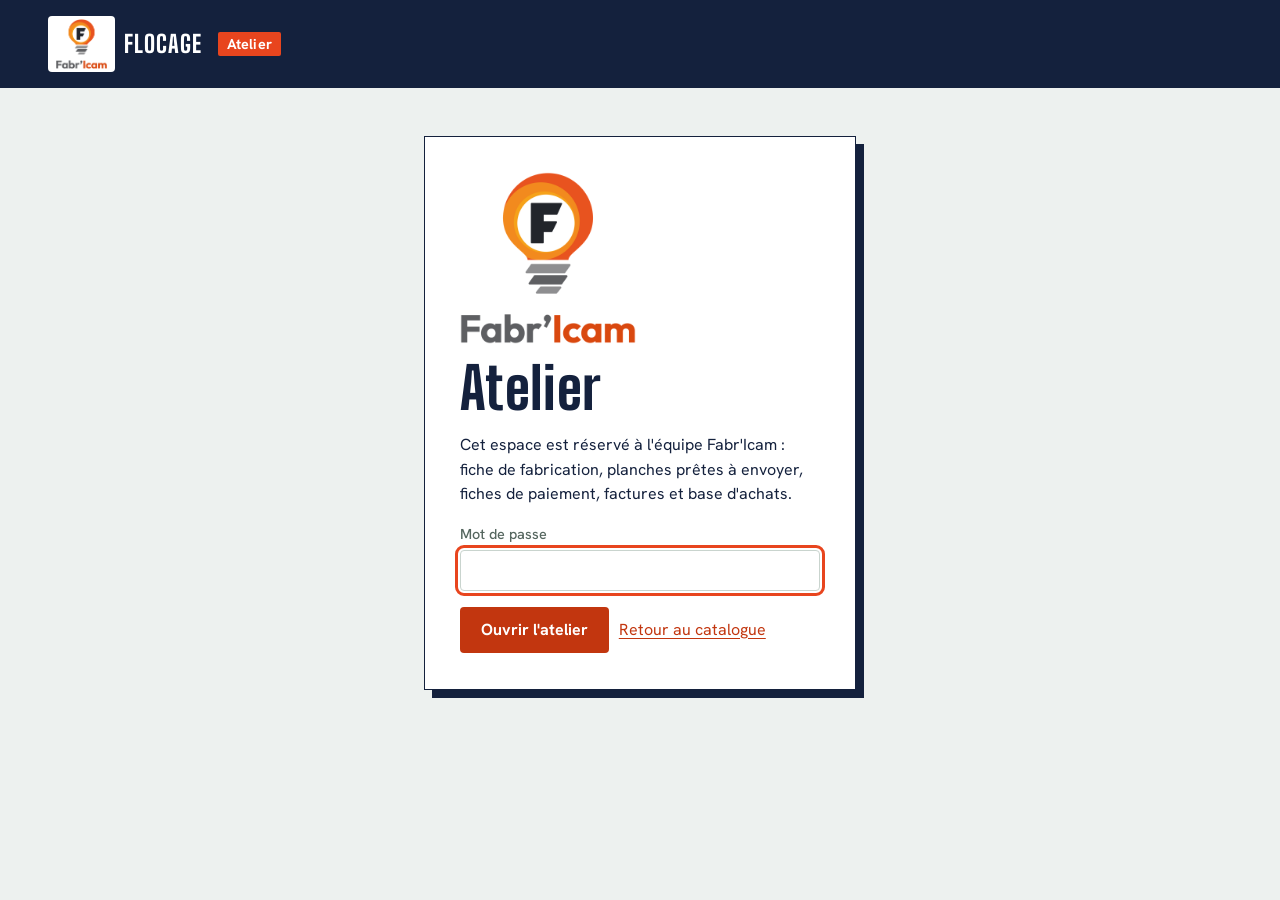
==== commit 5c9b2219: "Nouveau logo Fabr'Icam (ampoule) : site, atelier, icônes, fiches PDF, factures et fiches de paiement" ====
--- a/atelier.html
+++ b/atelier.html
@@ -18,7 +18,7 @@
   <a class="skip" href="#app">Aller au contenu</a>
 
   <header class="site-header at-header">
-    <a class="brand" href="atelier.html"><img class="brand-logo" src="img/logo-fabricam.png" alt="Fabr'Icam" width="782" height="414"><span id="brand-name">Fabr'Icam Flocage</span><span class="at-badge">Atelier</span></a>
+    <a class="brand" href="atelier.html"><img class="brand-logo" src="img/logo-fabricam.png" alt="Fabr'Icam" width="900" height="880"><span id="brand-name">Fabr'Icam Flocage</span><span class="at-badge">Atelier</span></a>
     <div class="at-tools" id="at-tools" hidden>
       <a class="btn btn-quiet" href="index.html">Site client</a>
       <button type="button" class="btn btn-quiet" id="at-lock">Verrouiller</button>
@@ -42,6 +42,8 @@
   <script src="js/logo-pdf.js"></script>
   <script src="js/app.js"></script>
   <script src="js/atelier.js"></script>
+  <script src="js/methodes-data.js"></script>
+  <script src="js/methodes.js"></script>
   <script src="js/atelier-impression.js"></script>
   <script src="js/atelier-paiement.js"></script>
 </body>
--- a/css/style.css
+++ b/css/style.css
@@ -19,6 +19,9 @@
   --display: "Big Shoulders Display", "Arial Narrow", Impact, sans-serif;
   --body: "Hanken Grotesk", system-ui, -apple-system, "Segoe UI", sans-serif;
   --r: 4px;
+  --header-h: 4.6rem;   /* hauteur réelle de l'en-tête, mise à jour par app.js */
+  --gutter: clamp(1rem, 4vw, 3rem);
+  --page: 1280px;
 }
 
 *, *::before, *::after { box-sizing: border-box; }
@@ -46,22 +49,45 @@
 p { margin: 0 0 1rem; }
 
 /* ---------- bandeau du haut ---------- */
-.top-note { background: var(--ink); color: #fff; padding: .6rem clamp(1rem, 4vw, 3rem); text-align: center; font-size: .95rem; }
+.top-note { background: var(--ink); color: #fff; padding: .6rem var(--gutter); text-align: center; font-size: .95rem; }
 .top-note p { margin: 0; }
 .top-note a { color: #fff; font-weight: 700; white-space: nowrap; }
 .top-note a:hover { color: #ffd2c5; }
 
 /* ---------- en-tête / pied ---------- */
-.site-header { display: flex; align-items: center; justify-content: space-between; gap: 1rem; padding: 1rem clamp(1rem, 4vw, 3rem); border-bottom: 1px solid var(--line); background: var(--paper); }
+.site-header { display: flex; align-items: center; justify-content: space-between; gap: 1rem; padding: 1rem var(--gutter); border-bottom: 1px solid var(--line); background: var(--paper); }
 .brand { display: inline-flex; align-items: center; gap: .6rem; text-decoration: none; color: var(--ink); font: 800 1.7rem/1 var(--display); letter-spacing: .01em; }
-.brand .mark { width: 1.05rem; height: 1.05rem; background: var(--heat); display: inline-block; box-shadow: 4px 4px 0 var(--ink); transform: translate(-2px, -2px); }
-.nav { display: flex; gap: .4rem; }
-.nav a { text-decoration: none; color: var(--ink); padding: .45rem .8rem; border-radius: var(--r); font-weight: 600; }
-.nav a:hover { background: var(--film); }
-.nav a.on { background: var(--ink); color: #fff; }
-
-main { display: block; padding: 0 clamp(1rem, 4vw, 3rem) 4rem; max-width: 1280px; margin: 0 auto; outline: none; }
-.site-footer { border-top: 1px solid var(--line); background: var(--paper); padding: 1.5rem clamp(1rem, 4vw, 3rem); display: flex; flex-wrap: wrap; justify-content: space-between; gap: .5rem 2rem; color: var(--muted); font-size: .92rem; }
+
+/* En-tête de la vitrine : toujours visible, aligné sur la largeur de la page (l'atelier garde le sien, voir atelier.css) */
+body:not(.at) .site-header {
+  position: sticky; top: 0; z-index: 30;
+  padding-block: .65rem;
+  padding-inline: max(var(--gutter), calc((100% - var(--page)) / 2 + var(--gutter)));
+  box-shadow: 0 1px 0 var(--line), 0 6px 14px -10px rgba(20, 33, 61, .35);
+}
+
+.nav { display: flex; align-items: center; gap: .3rem; }
+.nav-link { display: inline-flex; align-items: center; gap: .45rem; padding: .5rem .9rem; border: 0; border-radius: var(--r); background: none; color: var(--ink); font: 600 1rem/1.2 var(--body); text-decoration: none; cursor: pointer; }
+.nav-link:hover { background: var(--film); color: var(--ink); }
+.nav-link.on { box-shadow: inset 0 -3px 0 var(--heat); }
+.nav-cta { background: var(--ink); color: #fff; }
+.nav-cta:hover { background: var(--heat-strong); color: #fff; }
+.nav-cta.on { box-shadow: none; background: var(--heat-strong); }
+
+/* menu « Produits » : les catégories, avec le nombre d'articles */
+.menu { position: relative; }
+.menu-chevron { transition: transform .15s; }
+.menu-btn[aria-expanded="true"] { background: var(--film); }
+.menu-btn[aria-expanded="true"] .menu-chevron { transform: rotate(180deg); }
+.menu-panel { position: absolute; top: calc(100% + .5rem); right: 0; z-index: 35; width: min(20rem, 92vw); background: var(--paper); border: 1px solid var(--ink); border-radius: 6px; box-shadow: 6px 6px 0 var(--ink); padding: .4rem; }
+.menu-list { list-style: none; margin: 0; padding: 0; display: grid; }
+.menu-list a { display: flex; justify-content: space-between; align-items: center; gap: 1rem; padding: .6rem .7rem; border-radius: var(--r); color: var(--ink); text-decoration: none; font-weight: 600; }
+.menu-list a:hover, .menu-list a:focus-visible { background: var(--film); }
+.menu-list li:first-child a { border-bottom: 1px solid var(--line); border-radius: var(--r) var(--r) 0 0; margin-bottom: .25rem; }
+.menu-n { min-width: 1.7rem; padding: .15rem .45rem; border-radius: 999px; background: var(--film); color: var(--muted); font-size: .82rem; font-weight: 600; text-align: center; font-variant-numeric: tabular-nums; }
+
+main { display: block; padding: 0 var(--gutter) 4rem; max-width: var(--page); margin: 0 auto; outline: none; }
+.site-footer { border-top: 1px solid var(--line); background: var(--paper); padding: 1.5rem var(--gutter); display: flex; flex-wrap: wrap; justify-content: space-between; gap: .5rem 2rem; color: var(--muted); font-size: .92rem; }
 .site-footer p { margin: 0; }
 
 /* ---------- boutons et champs ---------- */
@@ -105,6 +131,17 @@
 .catalogue { display: grid; grid-template-columns: repeat(2, minmax(0, 1fr)); gap: clamp(1rem, 2vw, 1.6rem); }
 .produit { display: flex; flex-direction: column; gap: 1.1rem; background: var(--paper); border: 1px solid var(--line); border-radius: 6px; padding: clamp(1rem, 2vw, 1.5rem); }
 /* filtres du catalogue */
+#catalogue { scroll-margin-top: calc(var(--header-h) + .5rem); }
+.cat-bar { position: sticky; top: var(--header-h); z-index: 20; margin: 0 calc(-1 * var(--gutter)) 1rem; padding: .55rem var(--gutter); background: var(--film); border-bottom: 1px solid var(--line); }
+.cat-chips { display: flex; gap: .4rem; overflow-x: auto; scrollbar-width: none; scroll-snap-type: x proximity; padding-right: 1.5rem; -webkit-mask-image: linear-gradient(to right, #000 calc(100% - 1.5rem), transparent); mask-image: linear-gradient(to right, #000 calc(100% - 1.5rem), transparent); }
+.cat-chips::-webkit-scrollbar { display: none; }
+.cat-chip { flex: none; scroll-snap-align: start; white-space: nowrap; padding: .42rem .7rem; font-size: .9rem; }
+/* écran large : toutes les catégories restent visibles, sur une ou deux lignes */
+@media (min-width: 900px) {
+  .cat-chips { flex-wrap: wrap; overflow: visible; padding-right: 0; -webkit-mask-image: none; mask-image: none; }
+}
+.cat-titre { margin: clamp(.8rem, 2vw, 1.4rem) 0 0; padding-bottom: .4rem; border-bottom: 3px solid var(--ink); grid-column: 1 / -1; scroll-margin-top: calc(var(--header-h) + 4.5rem); }
+.cat-titre:first-child { margin-top: 0; }
 .filtres { display: flex; flex-wrap: wrap; gap: .6rem 2rem; margin: 0 0 .6rem; }
 .f-group { display: flex; flex-wrap: wrap; align-items: center; gap: .4rem; }
 .f-label { font-weight: 700; margin-right: .2rem; }
@@ -117,12 +154,7 @@
 .tags li.mp { color: var(--warn-ink); background: var(--warn-bg); border-color: var(--warn-bar); font-weight: 600; }
 .note-vendeur { border-left: 3px solid var(--warn-bar); padding-left: .7rem; color: var(--warn-ink); }
 .p-photo { position: relative; background: #f7f9f8; border: 1px solid var(--line); border-radius: var(--r); display: grid; place-items: center; min-height: 230px; overflow: hidden; }
-.p-photo.duo { grid-template-columns: 1fr 1fr; align-items: center; }
 .p-photo .cell { position: relative; display: grid; place-items: center; min-width: 0; }
-.p-photo.duo .cell + .cell { border-left: 1px solid var(--line); }
-.p-photo.duo[data-n="3"] { grid-template-columns: repeat(3, 1fr); }
-.p-photo.duo[data-n="4"] .cell:nth-child(n+3) { border-top: 1px solid var(--line); }
-.p-photo.duo[data-n="4"] .cell:nth-child(3) { border-left: 0; }
 .p-media { min-width: 0; }
 .p-thumbs { display: flex; flex-wrap: wrap; gap: .35rem; margin-top: .5rem; }
 .p-thumbs button { width: 46px; height: 46px; padding: 0; border: 1px solid var(--line); border-radius: var(--r); background: #f7f9f8; cursor: pointer; overflow: hidden; }
@@ -188,7 +220,7 @@
 .hint-matiere { display: none; }
 .pieces .col-couleur { white-space: nowrap; }
 .pieces .col-couleur .sw { margin-right: .45rem; vertical-align: middle; }
-.pieces .col-couleur select { width: calc(100% - 1.6rem); }
+.pieces .col-couleur select { width: calc(100% - 1.6rem); min-width: 5.8rem; }
 .pieces .col-numero input { width: 4.5rem; }
 .pieces .act { white-space: nowrap; text-align: right; }
 .pieces .act .ico + .ico { margin-left: .3rem; }
@@ -211,12 +243,28 @@
 .unit { display: flex; align-items: center; gap: .4rem; color: var(--ink); }
 .unit input { width: 5rem; }
 
+/* taille, rotation et position du visuel (version 6.2.0) */
+.vis { display: grid; gap: .8rem; padding: .8rem; background: var(--film); border-radius: var(--r); }
+.vis-row { display: flex; flex-wrap: wrap; align-items: center; gap: .5rem .8rem; }
+.vis-lab { font-weight: 600; font-size: .92rem; min-width: 8.5rem; }
+.chips { display: flex; flex-wrap: wrap; gap: .4rem; }
+.vis-size { display: grid; grid-template-columns: minmax(0, 12rem) minmax(0, 1fr); gap: .8rem; align-items: end; }
+.vis-range { width: 100%; accent-color: var(--ink); margin: 0 0 .5rem; }
+.vis-pos { display: grid; grid-template-columns: 1fr 1fr auto; gap: .8rem; align-items: end; }
+.vis-pos small { color: var(--muted); font-weight: 400; }
+.txt-pos { display: grid; grid-template-columns: minmax(0, 1fr) auto minmax(0, 1fr) minmax(0, 1fr) auto; gap: .6rem .8rem; align-items: end; padding: .2rem 0 .4rem 1.6rem; }
+.txt-pos small { color: var(--muted); font-weight: 400; }
+.vis output { font-weight: 700; min-width: 3rem; }
+.vis .hint { margin: 0; }
+.pv-move { cursor: move; touch-action: none; }
+.pv-poignee { cursor: pointer; touch-action: none; }
+.pv-poignee[data-pv-resize] { cursor: nwse-resize; }
+
 .radio { padding: .6rem .8rem; border: 1px solid var(--line); border-radius: var(--r); background: var(--paper); margin-bottom: .6rem; }
 .radio:has(input:checked) { border-color: var(--ink); }
 .radio.off { opacity: .55; cursor: not-allowed; }
-.radio b { display: block; }
+.radio b { display: block; color: var(--ink); }
 .radio span { font-size: .95rem; color: var(--muted); }
-.radio b { color: var(--ink); }
 
 .form2 { display: grid; grid-template-columns: 1fr 1fr; gap: .9rem; margin-bottom: .9rem; }
 .send { list-style: none; margin: 1.3rem 0 .8rem; padding: 0; display: grid; gap: .9rem; }
@@ -229,9 +277,9 @@
 .warn li + li, .err li + li { margin-top: .35rem; }
 
 /* ---------- panneau de droite ---------- */
-.cfg-side { position: sticky; top: 1rem; display: grid; gap: 1rem; }
+.cfg-side { position: sticky; top: calc(var(--header-h) + 1rem); display: grid; gap: 1rem; }
 .pv-card { background: var(--paper); border: 1px solid var(--ink); border-radius: var(--r); overflow: hidden; }
-.pv-bar { display: flex; flex-wrap: wrap; justify-content: space-between; align-items: center; gap: .6rem; padding: .6rem .8rem; border-bottom: 1px solid var(--line); }
+.pv-bar { display: flex; flex-wrap: wrap; justify-content: space-between; align-items: center; gap: .5rem .6rem; padding: .6rem .8rem; border-bottom: 1px solid var(--line); }
 .seg { display: inline-flex; border: 1px solid var(--ink); border-radius: var(--r); overflow: hidden; }
 .seg button { font: 600 .95rem/1 var(--body); padding: .5rem .9rem; border: 0; background: var(--paper); color: var(--ink); cursor: pointer; }
 .seg button + button { border-left: 1px solid var(--ink); }
@@ -244,7 +292,6 @@
 .pv-photo img { display: block; width: 100%; height: 100%; object-fit: cover; }
 #pv .pv-photo svg { position: absolute; inset: 0; width: 100%; height: 100%; }
 .pv-note { margin: 0; padding: .6rem .8rem; border-top: 1px solid var(--line); font-size: .88rem; color: var(--muted); }
-.pv-bar { row-gap: .5rem; }
 .seg button.is-off { opacity: .55; }
 
 .total { background: var(--ink); color: #fff; border-radius: var(--r); padding: 1.1rem 1.3rem 1.2rem; }
@@ -274,8 +321,9 @@
   .pc:nth-child(n+3) { border-top: 1px solid var(--line); }
   .form2, .row2 { grid-template-columns: 1fr; }
   .txt-opts { grid-template-columns: 1fr 1fr; padding-left: 0; }
+  .vis-size, .vis-pos { grid-template-columns: 1fr; }
+  .txt-pos { grid-template-columns: 1fr 1fr; padding-left: 0; }
   .seq { grid-template-columns: 1fr; }
-  .site-header { flex-wrap: wrap; }
   .hint-matiere { display: block; }
   .lb-stage { grid-template-columns: 1fr 1fr; }
   .lb-fig { grid-column: 1 / -1; order: -1; }
@@ -284,22 +332,41 @@
 @media (prefers-reduced-motion: reduce) {
   * { scroll-behavior: auto !important; transition: none !important; }
 }
+/* ---------- panier ---------- */
+.nav-badge { display: inline-grid; place-items: center; min-width: 1.4rem; height: 1.4rem; padding: 0 .35rem; margin-left: .1rem; border-radius: 999px; background: var(--heat-strong); color: #fff; font: 700 .8rem/1 var(--body); font-variant-numeric: tabular-nums; }
+.nav-cta:hover .nav-badge, .nav-cta.on .nav-badge { background: #fff; color: var(--ink); }
+.cart-actions { display: flex; flex-wrap: wrap; gap: .6rem; margin-top: .9rem; }
+.panier { padding-bottom: 3rem; }
+.pn-grid { display: grid; grid-template-columns: minmax(0, 1fr) minmax(300px, 400px); gap: clamp(1.5rem, 3vw, 3rem); align-items: start; margin-bottom: 1rem; }
+.pn-side { position: sticky; top: calc(var(--header-h) + 1rem); }
+.pn-lignes { list-style: none; margin: 0 0 1rem; padding: 0; display: grid; gap: .8rem; }
+.pn-ligne { display: grid; grid-template-columns: minmax(0, 1fr) auto; gap: .5rem 1.2rem; padding: 1rem 1.1rem; border: 1px solid var(--line, rgba(20, 33, 61, .2)); border-radius: var(--r); background: #fff; }
+.pn-ligne.editing { border-color: var(--heat-strong); box-shadow: inset 0 0 0 1px var(--heat-strong); }
+.pn-ligne h3 { margin: 0 0 .4rem; }
+.pn-tag { font: 600 .8rem/1 var(--body); color: var(--heat-strong); margin-left: .4rem; }
+.pn-res { list-style: none; margin: 0; padding: 0; display: grid; gap: .2rem; }
+.pn-res li { display: flex; align-items: center; gap: .45rem; }
+.pn-sub { margin: .5rem 0 0; color: var(--muted); font-size: .92rem; }
+.pn-prix { text-align: right; display: grid; align-content: start; gap: .1rem; }
+.pn-prix b { font: 800 1.9rem/1 var(--display); font-variant-numeric: tabular-nums; }
+.pn-prix span { color: var(--muted); font-size: .85rem; }
+.pn-actions { grid-column: 1 / -1; display: flex; flex-wrap: wrap; gap: .5rem; }
+.pn-encours { margin: 0 0 1rem; padding: .7rem 1rem; background: var(--film); border-radius: var(--r); }
+.pn-vide { padding: 2rem 0; max-width: 36rem; display: grid; gap: 1rem; justify-items: start; }
+@media (max-width: 860px) { .pn-grid { grid-template-columns: 1fr; } .pn-side { position: static; order: -1; } }
+
 @media print {
-  .top-note, .filtres, .f-count, .p-zoom, .lightbox, .site-header, .site-footer, .cfg-head, .toast, .skip { display: none !important; }
+  .top-note, .cat-bar, .filtres, .f-count, .p-zoom, .lightbox, .site-header, .site-footer, .cfg-head, .toast, .skip { display: none !important; }
   body { background: #fff; }
 }
 
 /* ---------- pack, total par produit, divers ---------- */
-.pk { display: inline-block; font-size: .72rem; font-weight: 700; line-height: 1; padding: .22rem .4rem; border-radius: 3px; background: var(--mat); color: #fff; margin-right: .35rem; vertical-align: .1em; }
-.pieces tr.inpack td { background: #f1f7f4; }
-.pieces tr.inpack .idx { box-shadow: inset 3px 0 0 var(--mat); }
 .pieces .col-modele { white-space: nowrap; }
 .toolbar select { max-width: 15rem; }
 .emp-for { margin: .1rem 0 .4rem; }
 .t-lines { list-style: none; margin: .8rem 0 .5rem; padding: 0; }
 .t-lines li { display: flex; justify-content: space-between; gap: 1rem; padding: .3rem 0; border-top: 1px solid rgba(255, 255, 255, .18); font-size: 1.02rem; font-variant-numeric: tabular-nums; }
 .t-lines li:first-child { border-top: 0; }
-.t-lines .rem { color: #9fe3cc; }
 .seg button:disabled { opacity: .4; cursor: not-allowed; }
 
 /* ---------- visionneuse de photos ---------- */
@@ -314,18 +381,24 @@
 .lb-fig { margin: 0; display: grid; place-items: center; min-height: 40vh; background: #f7f9f8; }
 .lb-fig img { display: block; max-width: 100%; max-height: min(78vh, 760px); width: auto; height: auto; object-fit: contain; }
 .lb-err { margin: 0; padding: 1rem; color: var(--muted); text-align: center; }
-.pv-card svg { display: block; }
 
 /* ---------- tableau des pièces : colonnes lisibles, défilement horizontal si l'écran est étroit ---------- */
 .cfg-main, .cfg-side { min-width: 0; }
 .pieces select { min-width: 4.2rem; }
 .pieces .col-modele select { min-width: 7rem; }
-.pieces .col-couleur select { min-width: 5.8rem; }
 .pieces .col-prenom input { width: 100%; min-width: 6.5rem; }
 
 /* ---------- logo Fabr'Icam ---------- */
-.brand-logo { height: 3.1rem; width: auto; display: block; }
+.brand-logo { height: 3.6rem; width: auto; display: block; }
 .brand #brand-name { font-size: 1.5rem; letter-spacing: .04em; text-transform: uppercase; color: var(--muted); }
 .foot-brand { display: flex; align-items: center; gap: .8rem; }
-.foot-brand img { height: 2.4rem; width: auto; display: block; }
-@media (max-width: 560px) { .brand-logo { height: 2.5rem; } .brand #brand-name { font-size: 1.25rem; } }
+.foot-brand img { height: 3rem; width: auto; display: block; }
+@media (max-width: 720px) {
+  body:not(.at) .site-header { gap: .5rem; }
+  .nav-link { padding: .5rem .65rem; font-size: .95rem; }
+  /* le menu des catégories prend toute la largeur de l'écran, sous l'en-tête (positionné par rapport à l'en-tête collant) */
+  .menu { position: static; }
+  .menu-panel { top: calc(100% + .25rem); left: .5rem; right: .5rem; width: auto; max-height: calc(100vh - var(--header-h) - 5rem); overflow-y: auto; }
+}
+@media (max-width: 560px) { .brand-logo { height: 2.9rem; } .brand #brand-name { font-size: 1.25rem; } }
+@media (max-width: 480px) { .brand #brand-name { display: none; } .top-note { padding-block: .5rem; font-size: .85rem; } }
--- a/css/atelier.css
+++ b/css/atelier.css
@@ -101,8 +101,6 @@
 .sl-n { margin: 0; font-weight: 600; color: var(--muted); }
 .sl-spec h2 { font-size: clamp(1.9rem, 3vw, 2.7rem); margin: .1rem 0 .5rem; }
 .sl-line { margin: 0 0 .4rem; font-size: 1.1rem; }
-.sl-pack { margin: .2rem 0 0; }
-.pk { display: inline-block; font-size: .72rem; font-weight: 700; line-height: 1; padding: .22rem .4rem; border-radius: 3px; background: var(--mat); color: #fff; margin-right: .35rem; vertical-align: .1em; }
 .sl-who { display: flex; align-items: baseline; flex-wrap: wrap; gap: .3rem 1.2rem; margin: .7rem 0 0; font: 800 clamp(2.8rem, 5vw, 4.4rem)/1 var(--display); letter-spacing: .01em; }
 .sl-who .num { color: var(--heat-strong); }
 .sl-tab { width: 100%; border-collapse: collapse; margin: 1rem 0; font-size: .95rem; }
@@ -243,7 +241,7 @@
 }
 
 /* ---------- logo Fabr'Icam ---------- */
-.at-header .brand-logo { background: #fff; border-radius: 4px; padding: .2rem .6rem; height: 3rem; }
+.at-header .brand-logo { background: #fff; border-radius: 4px; padding: .2rem .5rem; height: 3.5rem; }
 .at-header .brand #brand-name { color: #fff; }
 .gate-logo { width: 11rem; max-width: 70%; height: auto; display: block; }
 .f-logo { display: block; width: 8.5rem; height: auto; margin: 0 0 .5rem; }
@@ -277,3 +275,55 @@
   .pay-tbl .pl-qty, .pay-tbl .pl-unit { width: 100%; }
   .pay-tbl .pl-tot { text-align: right; min-width: 0; padding-bottom: .55rem; }
 }
+.pay-marge { display: flex; gap: .6rem; align-items: center; cursor: pointer; font-size: 1.05rem; }
+.pay-marge input { width: 1.2rem; height: 1.2rem; }
+.a-lots { display: flex; flex-wrap: wrap; align-items: center; gap: .4rem; margin: 0 0 .8rem; }
+.a-lots span { color: var(--muted); font-weight: 600; margin-right: .3rem; }
+
+/* ---------- guide des méthodes (onglet Fiche de fabrication) ---------- */
+.guide { margin-top: 1.4rem; }
+.guide h2 { margin-bottom: .5rem; }
+.g-mode { display: flex; flex-wrap: wrap; gap: .5rem; margin: 1rem 0 .8rem; }
+.g-pieces { display: flex; flex-wrap: wrap; align-items: center; gap: .4rem; margin: 0 0 .9rem; }
+.g-pieces .chip { font-weight: 500; }
+.g-form > div { display: grid; grid-template-columns: repeat(auto-fit, minmax(15rem, 1fr)); gap: .8rem 1.2rem; max-width: 52rem; }
+.g-out { margin-top: 1.2rem; border-top: 1px solid var(--line); padding-top: 1.1rem; }
+.g-head { display: flex; flex-wrap: wrap; justify-content: space-between; align-items: flex-start; gap: .6rem 1.5rem; }
+.g-head h3 { font-size: clamp(2rem, 3.4vw, 2.6rem); margin-bottom: .2rem; }
+.g-head p { margin: 0; }
+.g-resume { margin: .8rem 0 .2rem; max-width: 52rem; }
+.g-compo { margin: 0 0 1rem; font-size: .92rem; }
+.g-vide { color: var(--err-ink); background: var(--err-bg); border-left: 4px solid var(--err-bar); padding: .6rem .8rem; border-radius: var(--r); }
+.g-grid { display: grid; grid-template-columns: repeat(auto-fit, minmax(21rem, 1fr)); gap: 1rem; align-items: start; }
+.g-card { background: var(--paper); border: 1px solid var(--line); border-top: 4px solid var(--ink); border-radius: var(--r); padding: .9rem 1rem 1rem; }
+.g-card header { display: flex; flex-wrap: wrap; justify-content: space-between; align-items: center; gap: .4rem .8rem; margin-bottom: .5rem; }
+.g-card h4 { font-size: 1.7rem; font-weight: 800; letter-spacing: .005em; }
+.g-card p { margin: 0 0 .7rem; }
+.g-c-ok { border-top-color: var(--mat); }
+.g-c-prudence { border-top-color: var(--warn-bar); }
+.g-c-non { border-top-color: var(--line); background: #f7f9f8; color: var(--muted); }
+.g-c-non h4 { color: var(--muted); }
+.g-badge { display: inline-block; font: 700 .85rem/1 var(--body); padding: .3rem .55rem; border-radius: 99px; border: 1px solid; white-space: nowrap; }
+.g-badge.g-ok { background: #e4f1ec; color: var(--mat); border-color: var(--mat); }
+.g-badge.g-prudence { background: var(--warn-bg); color: var(--warn-ink); border-color: var(--warn-bar); }
+.g-badge.g-non { background: var(--err-bg); color: var(--err-ink); border-color: var(--err-bar); }
+.g-reg { display: grid; grid-template-columns: repeat(auto-fit, minmax(6.5rem, 1fr)); gap: .5rem; margin: 0 0 .8rem; }
+.g-reg div { background: var(--film); border: 1px solid var(--ink); border-radius: var(--r); padding: .4rem .55rem .5rem; }
+.g-reg dt { font-size: .75rem; font-weight: 700; text-transform: uppercase; letter-spacing: .03em; color: var(--muted); }
+.g-reg dd { margin: .1rem 0 0; font: 800 1.35rem/1.1 var(--display); }
+.g-types { list-style: none; margin: 0 0 .7rem; padding: 0; display: grid; gap: .45rem; }
+.g-t { display: grid; gap: .15rem; padding-bottom: .45rem; border-bottom: 1px solid #e6ece9; }
+.g-t:last-child { border-bottom: 0; padding-bottom: 0; }
+.g-t b { margin-left: .2rem; }
+.g-t-reg { font-weight: 700; font-variant-numeric: tabular-nums; }
+.g-t-note { font-size: .92rem; color: var(--muted); }
+.g-ecartes { margin: 0 0 .7rem; }
+.g-ecartes summary { cursor: pointer; color: var(--muted); font-weight: 600; margin-bottom: .5rem; }
+.g-att { margin: 0 0 .7rem; padding-left: 1.1rem; font-size: .95rem; }
+.g-att li { margin-bottom: .3rem; }
+.g-att li::marker { color: var(--heat); }
+.g-src { font-size: .85rem; color: var(--muted); }
+.g-page { font-weight: 700; }
+@media (max-width: 640px) {
+  .g-grid { grid-template-columns: minmax(0, 1fr); }
+}
